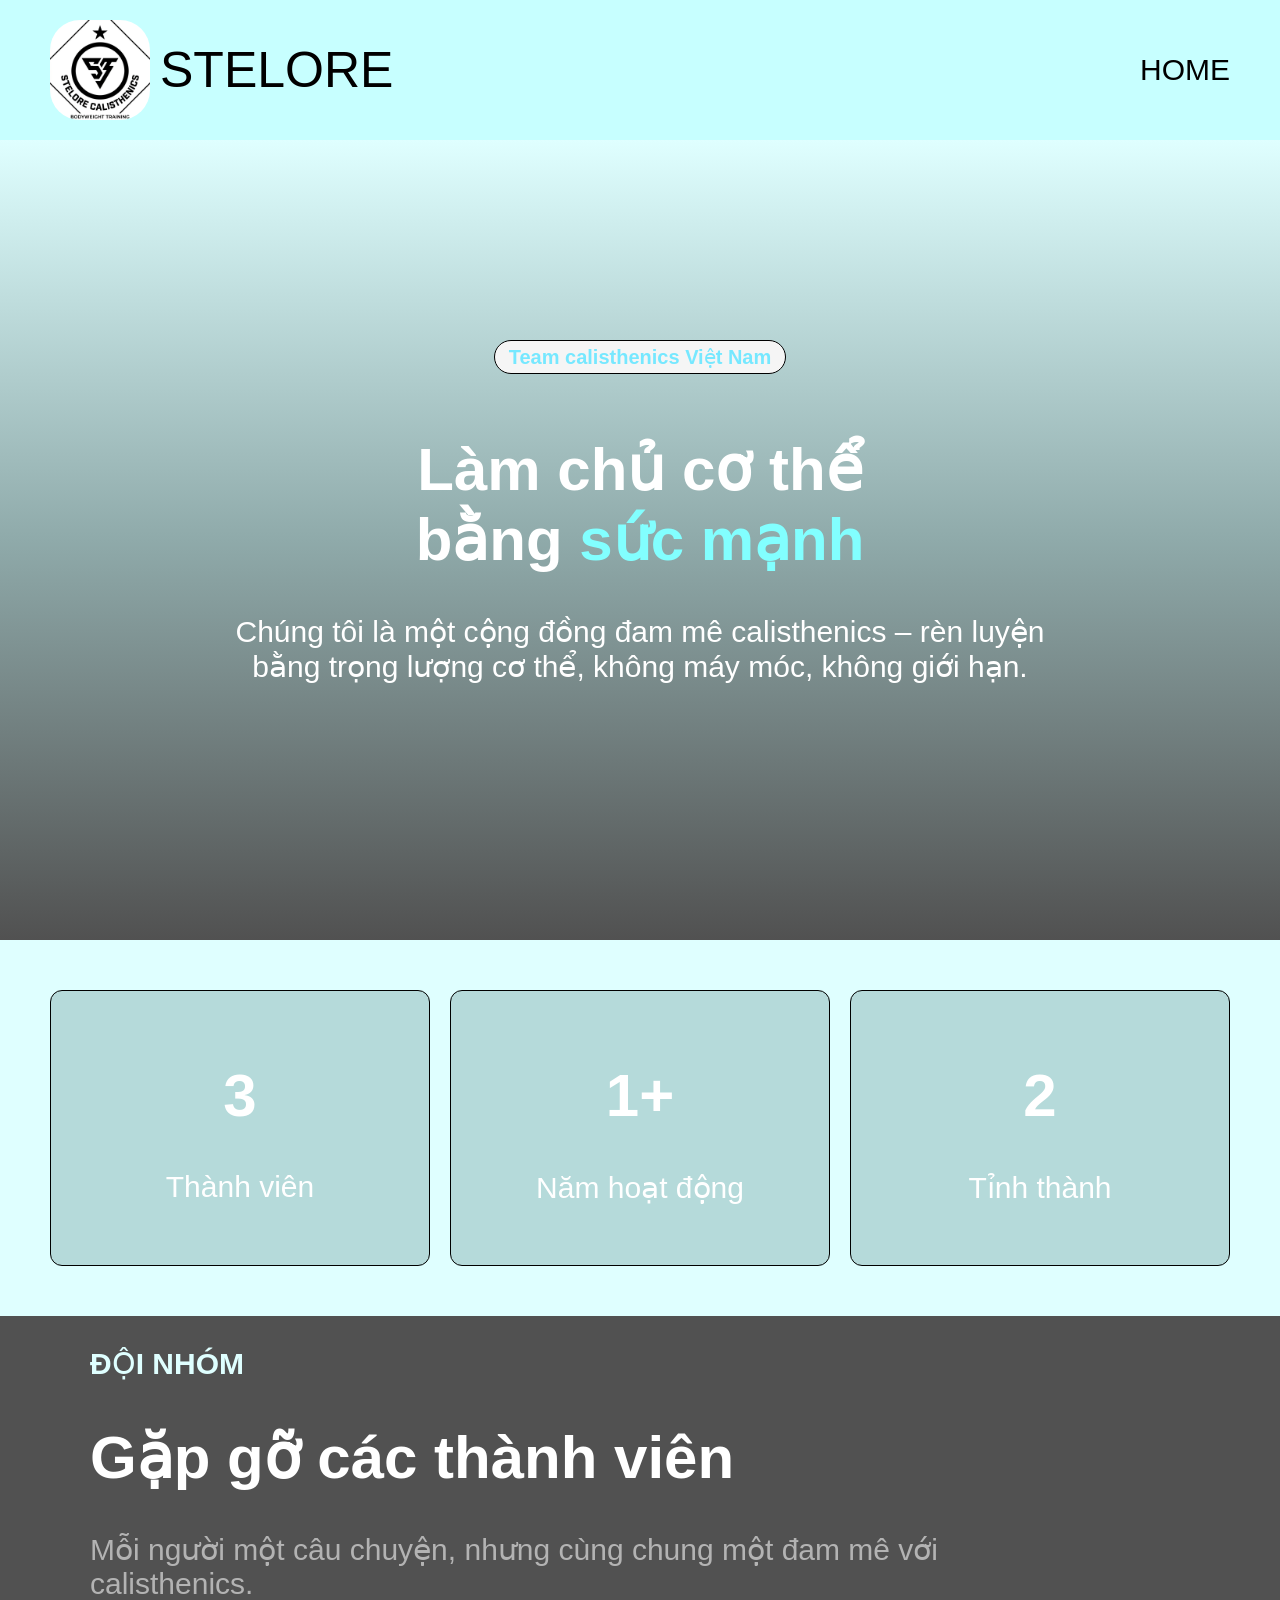
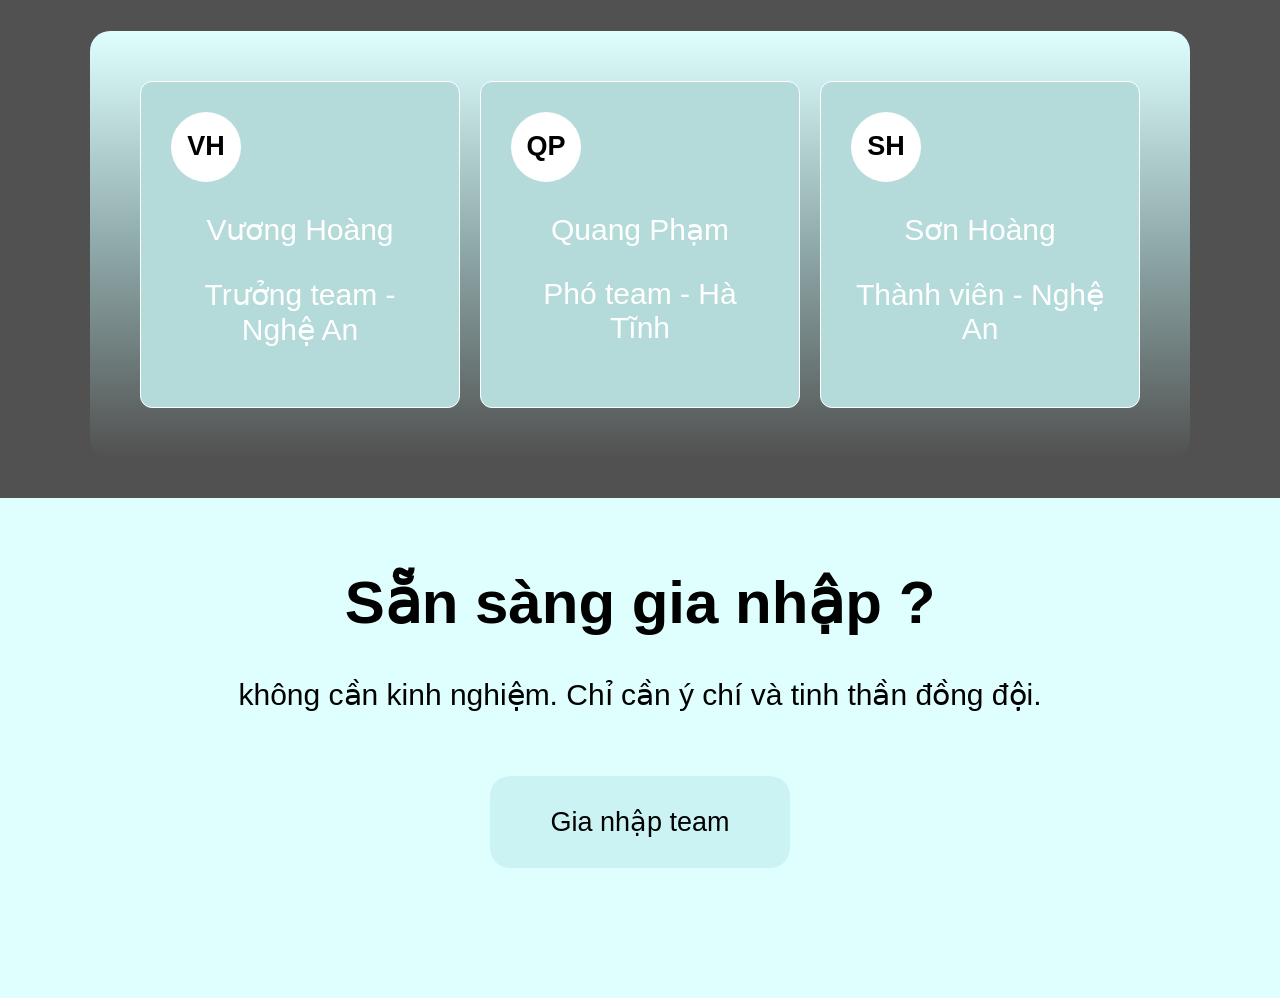
==== index.html @ 542248f6 "update all" ====
<!DOCTYPE html>
<html>
    <head>
        <title>stelore calis</title>
        <link rel="stylesheet" href="style.css">
    </head>
    <body style="background-color:#515151;color:white; font-family:Arial; font-size:30px; text-align:center">
        <nav>
            <div class="logo" style="display: flex; align-items: center;">
                <img src="logo stelore.png" style="width:100px; height: auto; border-radius: 30px;">
                <span style="margin-left: 10px;font-size: 50px; width:25px;color:black;">STELORE</span>
            </div>
            <ul>
                <li><a href="https://stelore-calisthenics.vercel.app/index.html">HOME</a></li>
            </ul>
        </nav> 
        <div id="title" class="about">
            <div class="tab" style="margin-top:200px; color: #76e8ff">Team calisthenics Việt Nam</div>
            <h1 style="color:white">Làm chủ cơ thể<br>bằng <span style="color:rgb(130, 255, 255)">sức mạnh</span></h1>
            <p style="color:white">Chúng tôi là một cộng đồng đam mê calisthenics – rèn luyện<br>bằng trọng lượng cơ thể, không máy móc, không giới hạn.</p>
        </div>
        <div class="dashboard">
            <div class="card">
                <h1 style="color:white">3</h1>
                <p>Thành viên</p>
            </div>
            <div class="card">
                <h1 style="color:white">1+</h1>
                <p>Năm hoạt động</p>
            </div>
            <div class="card">
                <h1 style="color:white">2</h1>
                <p>Tỉnh thành</p>
            </div>
        </div>
        <div>
            <div style="text-align: left;margin-left: 90px;margin-right:90px">
                <p style="color:#dfffff; font-weight:550">ĐỘI NHÓM</p>
                <h1>Gặp gỡ các thành viên</h1>
                <p style="color:#b3b3b3">Mỗi người một câu chuyện, nhưng cùng chung một đam mê với<br>calisthenics.</p>
                <div class="dashboard" style="background:linear-gradient(to bottom,#dfffff 0%,#8faaaa 50%,#515151 100% ); border-radius:20px">
                    <div class="card" style="border: 0.5px solid #ffffff; ">
                        <div class="avatar">VH</div>
                        <p>Vương Hoàng</p>
                        <p class="sub">Trưởng team - Nghệ An</p>
                    </div>
                    <div class="card" style="border: 0.5px solid #ffffff; ">
                        <div class="avatar">QP</div>
                        <p>Quang Phạm</p>
                        <p class="sub">Phó team - Hà Tĩnh</p>
                    </div>
                    <div class="card" style="border: 0.5px solid #ffffff; ">
                        <div class="avatar">SH</div>
                        <p>Sơn Hoàng</p>
                        <p class="sub">Thành viên - Nghệ An</p>
                    </div>
                </div>
            </div>
        </div>
        <div style="background-color:#dfffff;text-align:center;color:black; height:500px">
            <h1><br>Sẵn sàng gia nhập ?</h1>
            <p>không cần kinh nghiệm. Chỉ cần ý chí và tinh thần đồng đội.</p>
            <div><br></div>
            <button style="font-size:90%">Gia nhập team</button>
        </div>
        <script>
            document.getElementById("title").style.opacity = 0;
            setTimeout(() => {
                document.getElementById("title").style.transition = "1s";
                document.getElementById("title").style.opacity = 1;
            }, 500);
            document.addEventListener("DOMContentLoaded", () => {
                document.body.classList.add("loaded");
            });
            document.querySelectorAll("a").forEach(link => {
                link.addEventListener("click", function(e) {
                    if (this.href && this.target !== "_blank") {
                        e.preventDefault();
                        document.body.classList.remove("loaded");
                        setTimeout(() => {
                            window.location = this.href;
                        }, 300);
                    }
                });
            });
        </script>
    </body>
</html>
---- style.css ----
body {
  margin: 0;
  font-family: 'Segoe UI', sans-serif;
  background-color: white;
  color: black;
  opacity: 0;
  transition: opacity 0.4s ease;
}

.about {
  background: linear-gradient(to bottom,#dfffff 0%,#8faaaa 50%,#515151 100% );
  height:800px;
}

body.loaded {
  opacity: 1;
}

nav {
  display: flex;
  justify-content: space-between;
  align-items: center;
  padding: 20px 50px;
  background: #c7ffff;
  backdrop-filter: blur(10px);
}

nav ul {
  list-style: none;
  display: flex;
  gap: 25px;
}

nav a {
  font-size: 30px;
  color: black;
  text-decoration: none;
  transition: 0.3s;
}

nav a:hover {
  color: #7fffff;
  transform: scale(1.1);
  font-weight: 600;
}

.container {
  text-align: center;
  margin-top: 120px;
}

button {
  padding: 30px 60px;
  border: none;
  border-radius: 20px;
  background: #ccf3f3;
  color: black;
  cursor: pointer;
  transition: 0.3s;
}

button:hover {
  background: #bee2e2;
  transform: scale(1.25);
}

.dashboard {
  display: grid;
  grid-template-columns: repeat(auto-fit, minmax(200px, 1fr));
  gap: 20px;
  padding: 50px;
  background-color:#dfffff;
}

.card {
  align-items:center;
  background-color: #b5dada;
  padding: 30px;
  border-radius: 12px;
  text-align: center;
  transition: 0.3s;
  border: 0.5px solid #000000;
}

.card:hover {
  transform: translateY(-8px);
  background: rgba(255,255,255,0.2);
}

nav button {
  background: transparent;
  border: none;
  color: white;
  font-weight: bold;
  cursor: pointer;
  transition: 0.3s;
}

nav button:hover {
  color: #00f2ff;
  transform: scale(1.05);
}

.tab {
  display: inline-block;
  font-size: 20px;
  font-weight: 550;
  background: #f5f5f5;
  padding: 4px 14px;
  border-radius: 1000px;
  margin-bottom: 20px;
  border: 0.5px solid #000000;
}

.avatar {
  width:70px;
  height:70px;
  border-radius:50%;
  display:flex;
  align-items:center;
  justify-content:center;
  font-size:90%;
  font-weight:550;
  flex-shrink:0;
  background-color:#ffffffff;
  color:#000000;
}

.sub {
  color:white;
  font-size:30px;
}
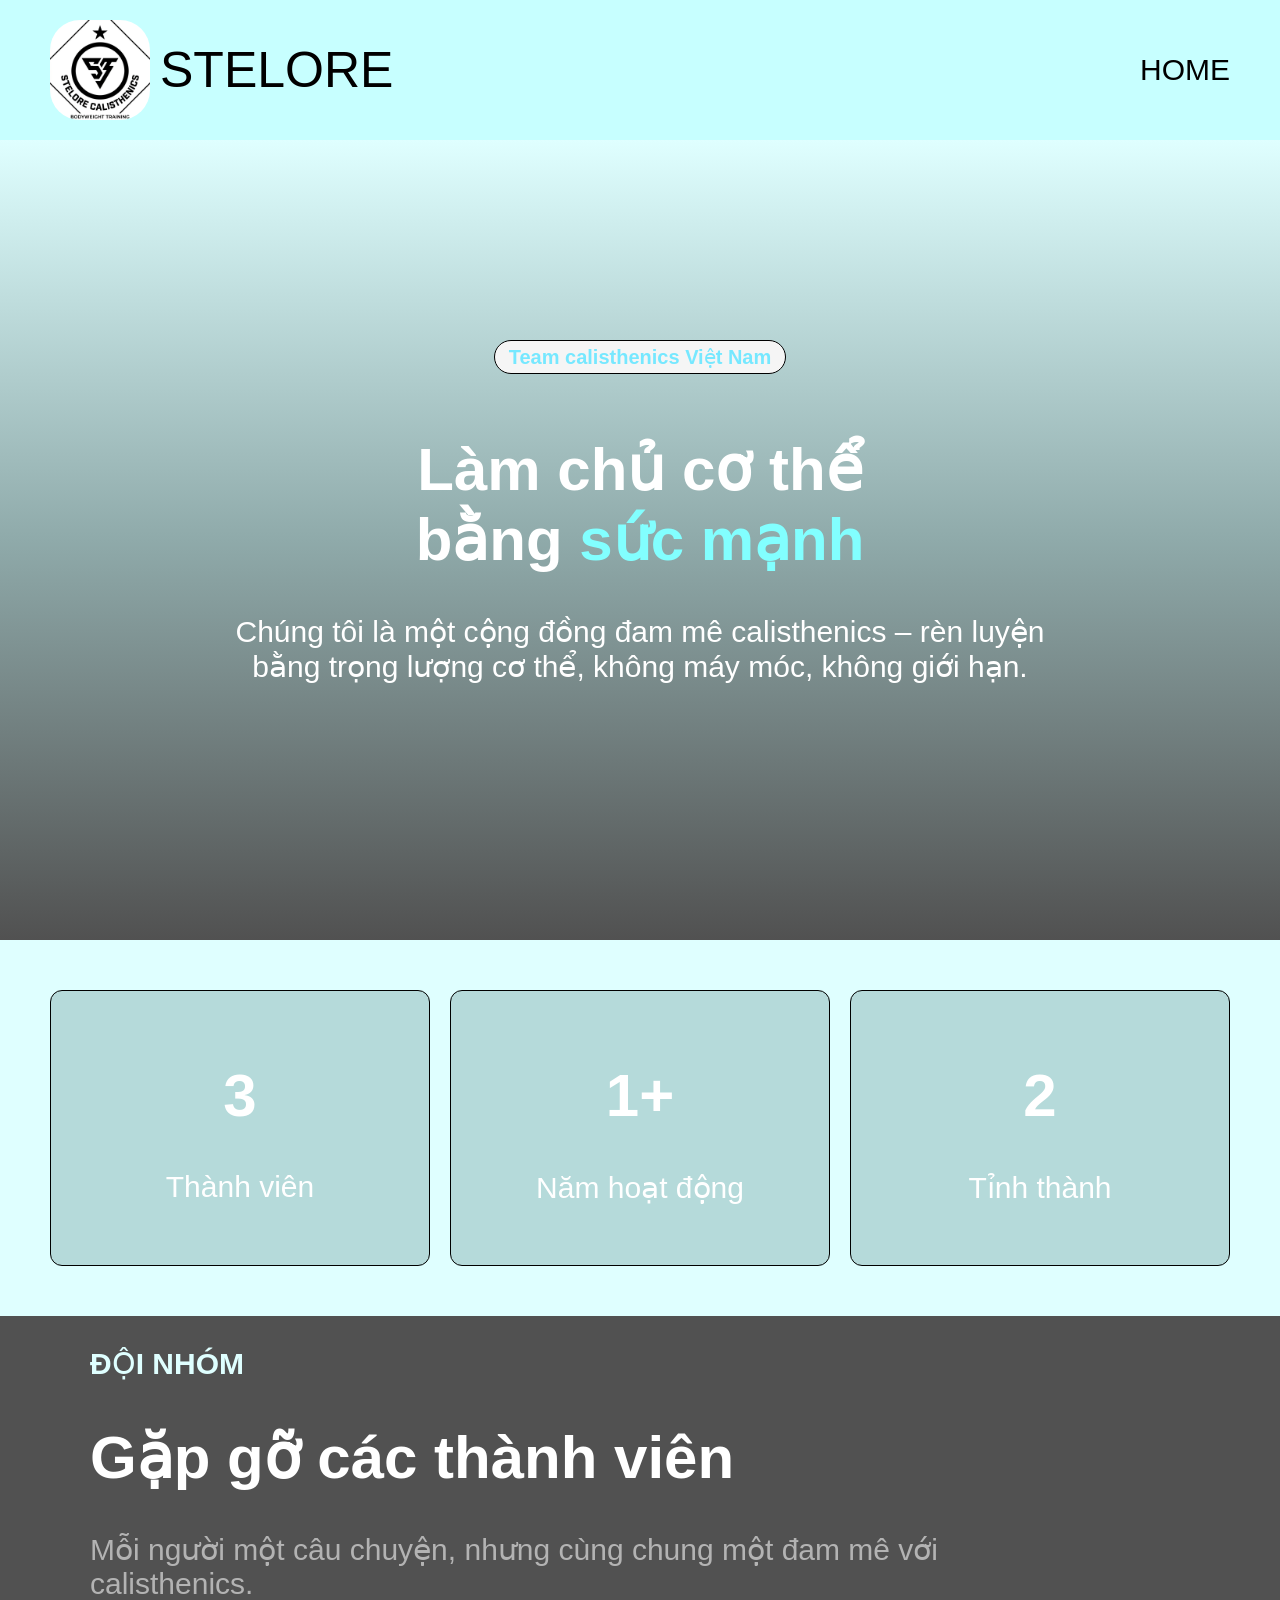
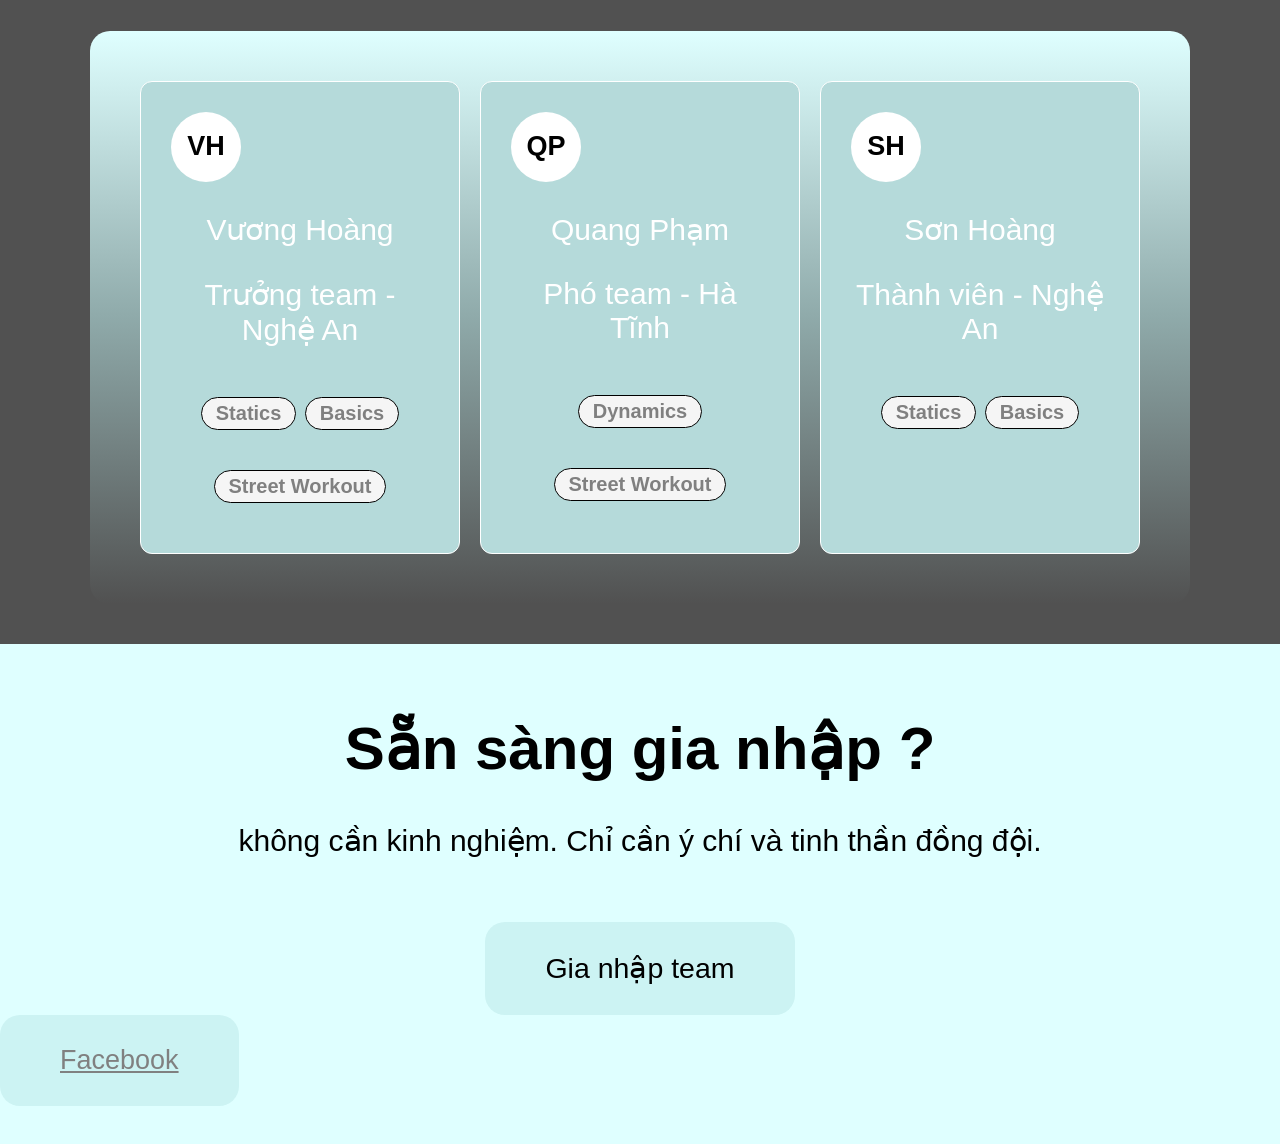
==== commit 59e9f077: "update all" ====
--- a/index.html
+++ b/index.html
@@ -43,16 +43,23 @@
                         <div class="avatar">VH</div>
                         <p>Vương Hoàng</p>
                         <p class="sub">Trưởng team - Nghệ An</p>
+                        <p class="tab" style="color:grey">Statics</p>
+                        <p class="tab" style="color:grey">Basics</p>
+                        <p class="tab" style="color:grey">Street Workout</p>
                     </div>
                     <div class="card" style="border: 0.5px solid #ffffff; ">
                         <div class="avatar">QP</div>
                         <p>Quang Phạm</p>
                         <p class="sub">Phó team - Hà Tĩnh</p>
+                        <p class="tab" style="color:grey">Dynamics</p>
+                        <p class="tab" style="color:grey">Street Workout</p>
                     </div>
                     <div class="card" style="border: 0.5px solid #ffffff; ">
                         <div class="avatar">SH</div>
                         <p>Sơn Hoàng</p>
                         <p class="sub">Thành viên - Nghệ An</p>
+                        <p class="tab" style="color:grey">Statics</p>
+                        <p class="tab" style="color:grey">Basics</p>
                     </div>
                 </div>
             </div>
@@ -61,7 +68,11 @@
             <h1><br>Sẵn sàng gia nhập ?</h1>
             <p>không cần kinh nghiệm. Chỉ cần ý chí và tinh thần đồng đội.</p>
             <div><br></div>
-            <button style="font-size:90%">Gia nhập team</button>
+            <button style="font-size: 95%">Gia nhập team</button>
+            <br>
+            <div style="text-align:left">
+                <button style="font-size:90%;"><a href="https://www.facebook.com/profile.php?id=61574291131796" style="color:grey; ">Facebook</a></button>
+            </div>
         </div>
         <script>
             document.getElementById("title").style.opacity = 0;
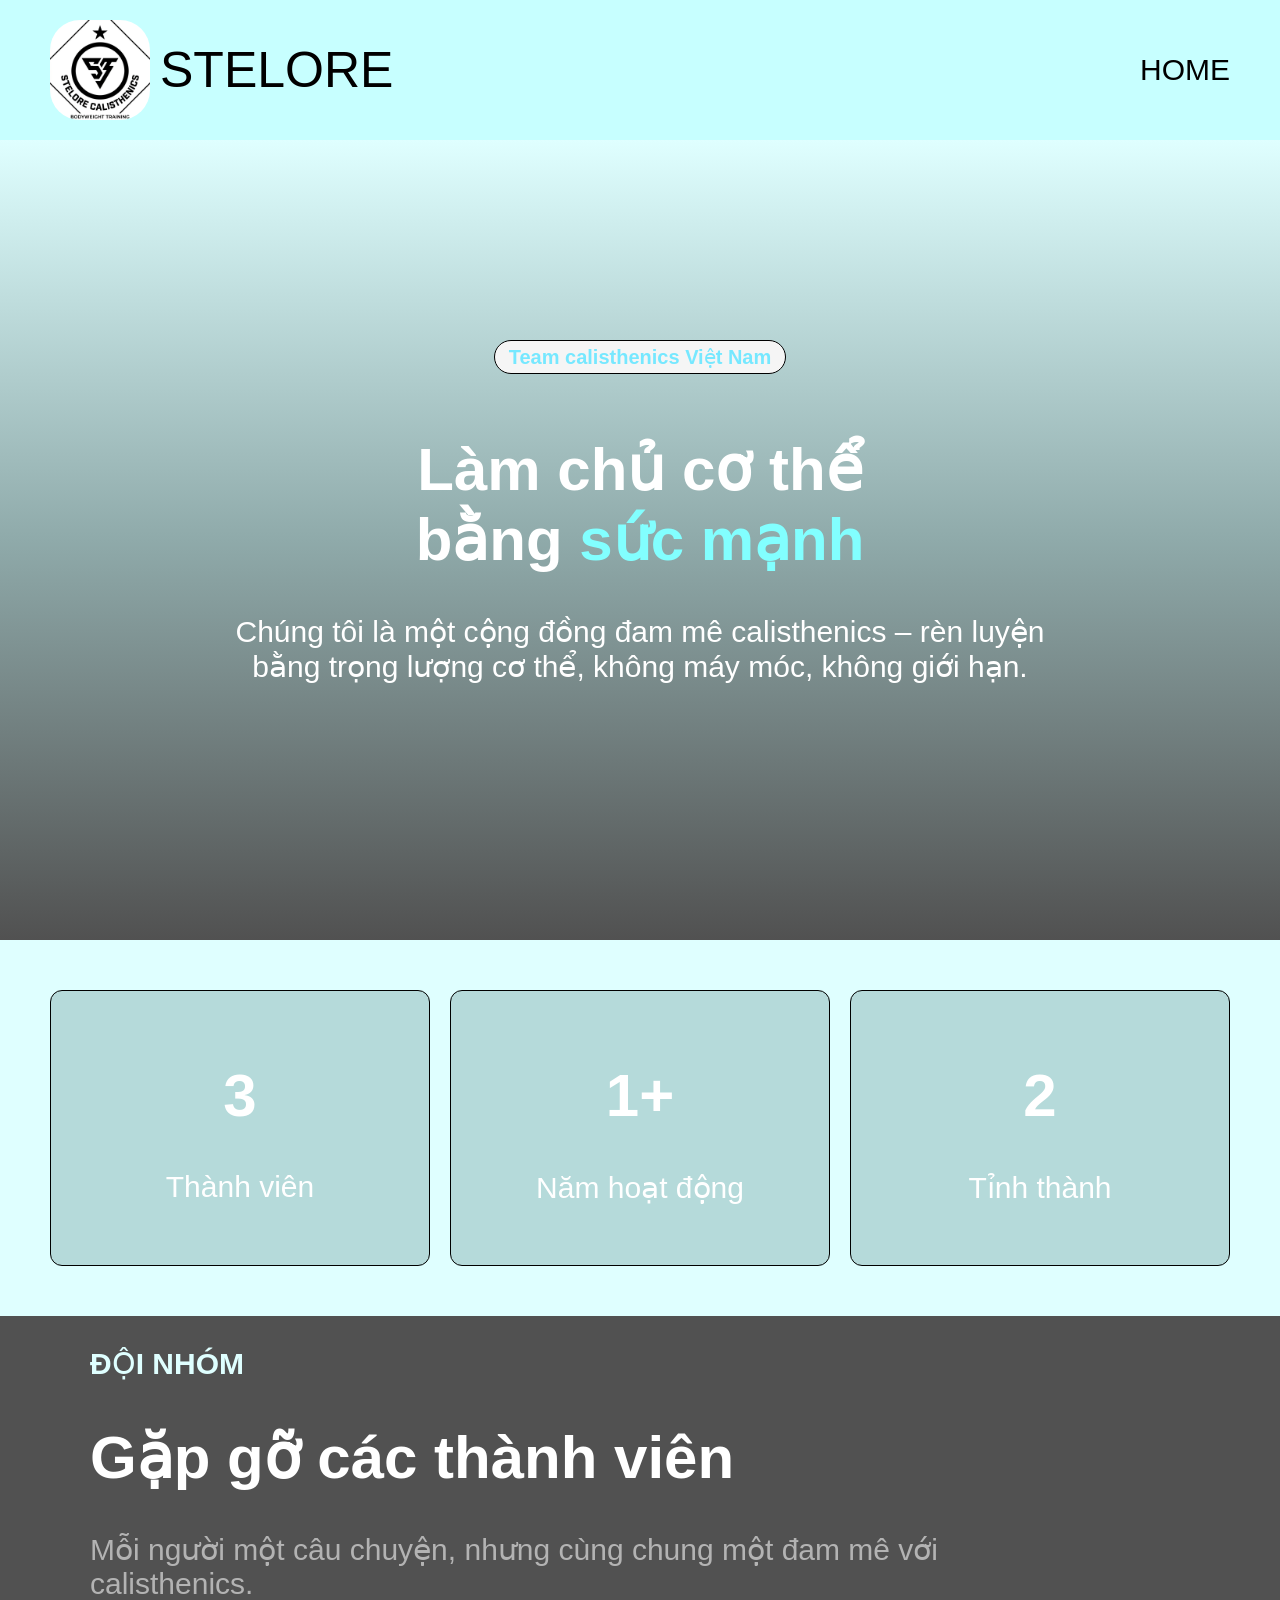
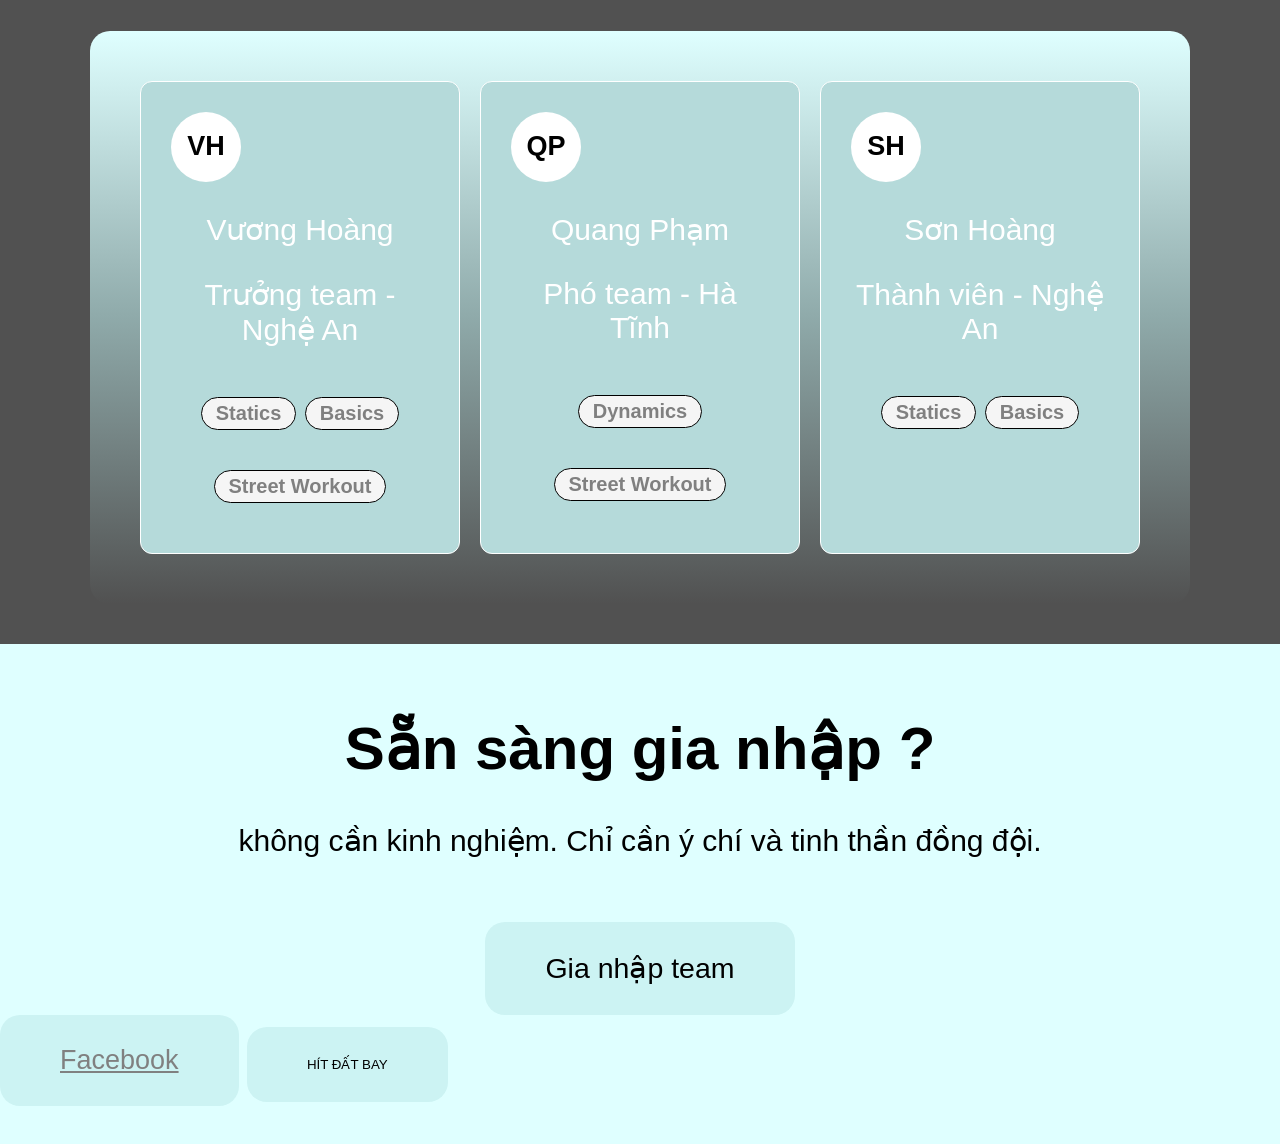
==== commit 19169219: "update all" ====
--- a/index.html
+++ b/index.html
@@ -72,9 +72,13 @@
             <br>
             <div style="text-align:left">
                 <button style="font-size:90%;"><a href="https://www.facebook.com/profile.php?id=61574291131796" style="color:grey; ">Facebook</a></button>
+                <button onclick="ch()">HÍT ĐẤT BAY</button>
             </div>
         </div>
         <script>
+            function ch() {
+                window.location.href = "qng.html";
+            }
             document.getElementById("title").style.opacity = 0;
             setTimeout(() => {
                 document.getElementById("title").style.transition = "1s";
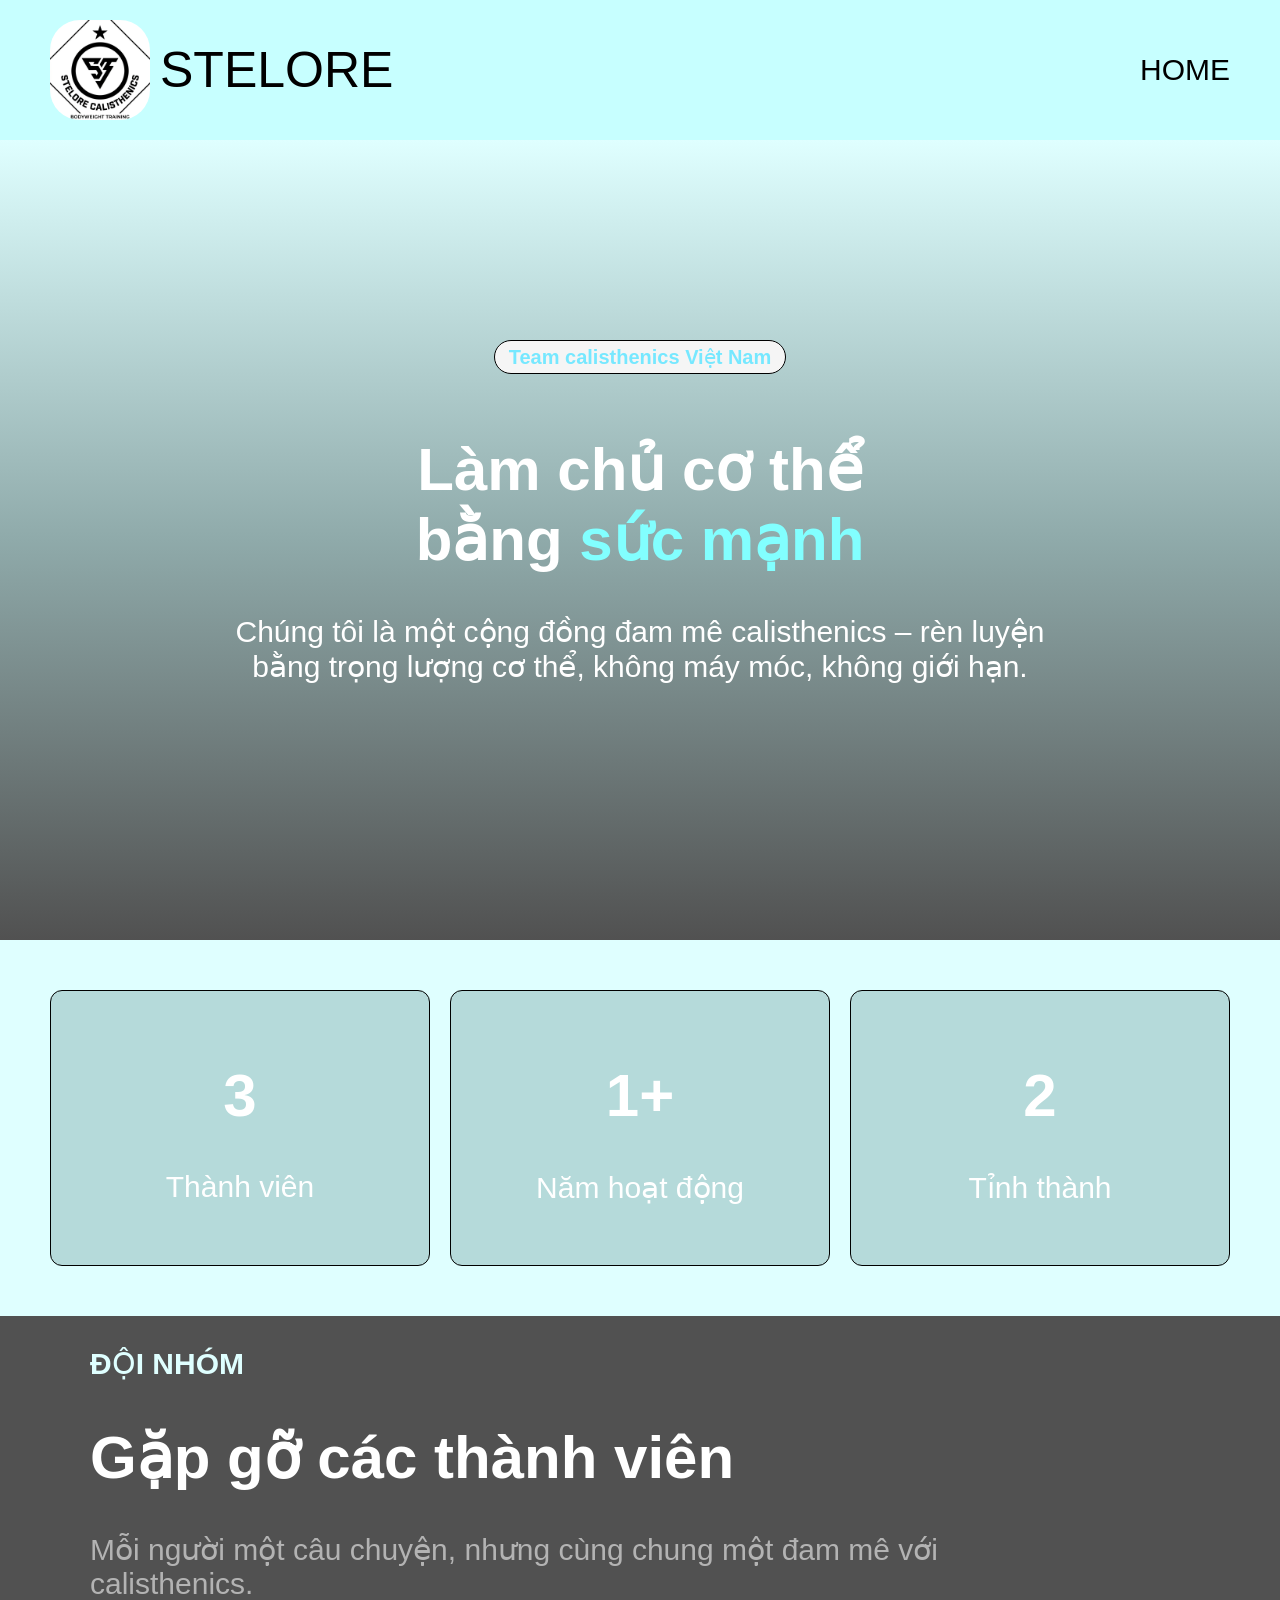
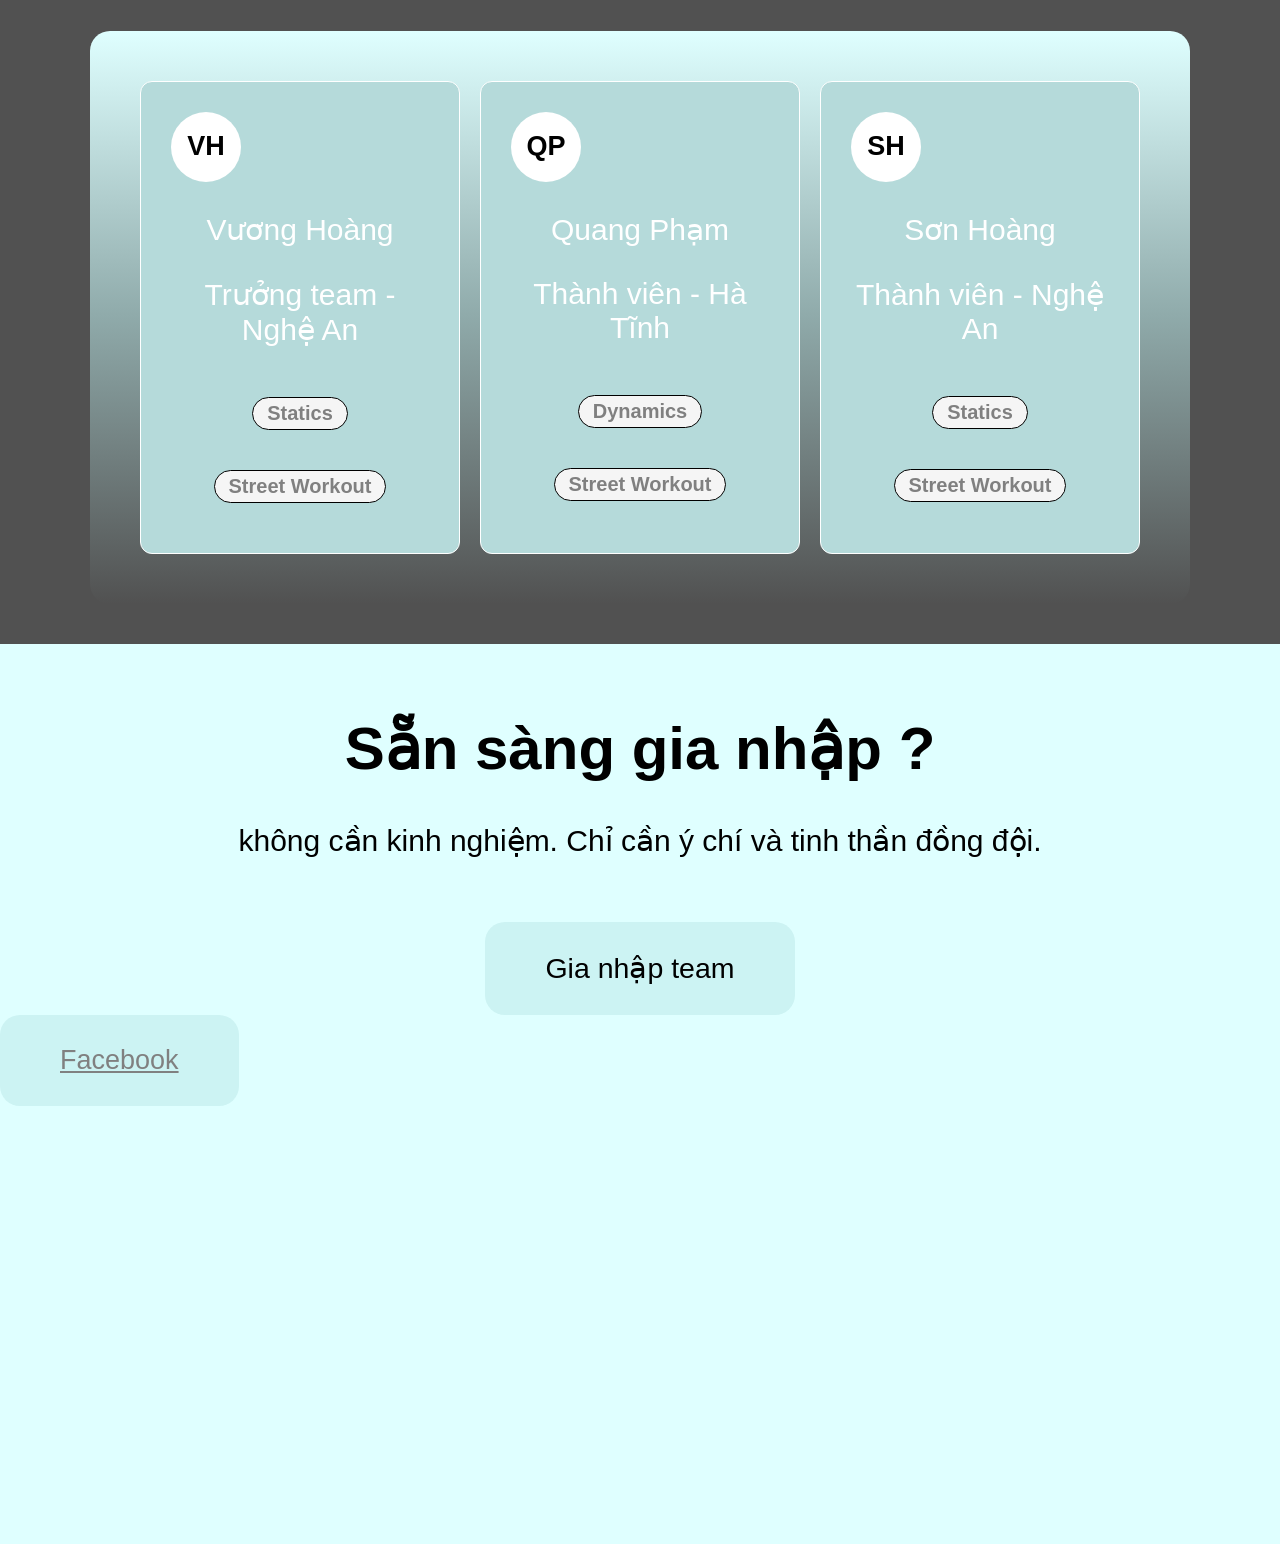
==== commit b1e9b71a: "update all" ====
--- a/index.html
+++ b/index.html
@@ -44,13 +44,12 @@
                         <p>Vương Hoàng</p>
                         <p class="sub">Trưởng team - Nghệ An</p>
                         <p class="tab" style="color:grey">Statics</p>
-                        <p class="tab" style="color:grey">Basics</p>
                         <p class="tab" style="color:grey">Street Workout</p>
                     </div>
                     <div class="card" style="border: 0.5px solid #ffffff; ">
                         <div class="avatar">QP</div>
                         <p>Quang Phạm</p>
-                        <p class="sub">Phó team - Hà Tĩnh</p>
+                        <p class="sub">Thành viên - Hà Tĩnh</p>
                         <p class="tab" style="color:grey">Dynamics</p>
                         <p class="tab" style="color:grey">Street Workout</p>
                     </div>
@@ -59,25 +58,33 @@
                         <p>Sơn Hoàng</p>
                         <p class="sub">Thành viên - Nghệ An</p>
                         <p class="tab" style="color:grey">Statics</p>
-                        <p class="tab" style="color:grey">Basics</p>
+                        <p class="tab" style="color:grey">Street Workout</p>
                     </div>
                 </div>
             </div>
         </div>
-        <div style="background-color:#dfffff;text-align:center;color:black; height:500px">
+        <div style="background-color:#dfffff;text-align:center;color:black; height:900px">
             <h1><br>Sẵn sàng gia nhập ?</h1>
             <p>không cần kinh nghiệm. Chỉ cần ý chí và tinh thần đồng đội.</p>
             <div><br></div>
-            <button style="font-size: 95%">Gia nhập team</button>
+            <button style="font-size: 95%" onclick="joinText()">Gia nhập team</button>
+            <div id="text" style="display:none; color:grey; border:0.5px solid grey; border-radius:30px; ">
+                <h1>liên hệ với trưởng team để có thể gia nhập:<br></h1>
+                <button><a href="https://www.facebook.com/hoanggvuong765567" style="color:black; font-weight:550;font-size:50px">Nhấn vào đây</a></button>
+            </div>
             <br>
             <div style="text-align:left">
                 <button style="font-size:90%;"><a href="https://www.facebook.com/profile.php?id=61574291131796" style="color:grey; ">Facebook</a></button>
-                <button onclick="ch()">HÍT ĐẤT BAY</button>
             </div>
         </div>
         <script>
-            function ch() {
-                window.location.href = "qng.html";
+            function joinText() {
+                var text = document.getElementById("text");
+                if (text.style.display === "none") {
+                    text.style.display = "block";
+                } else {
+                    text.style.display = "none";
+                }
             }
             document.getElementById("title").style.opacity = 0;
             setTimeout(() => {
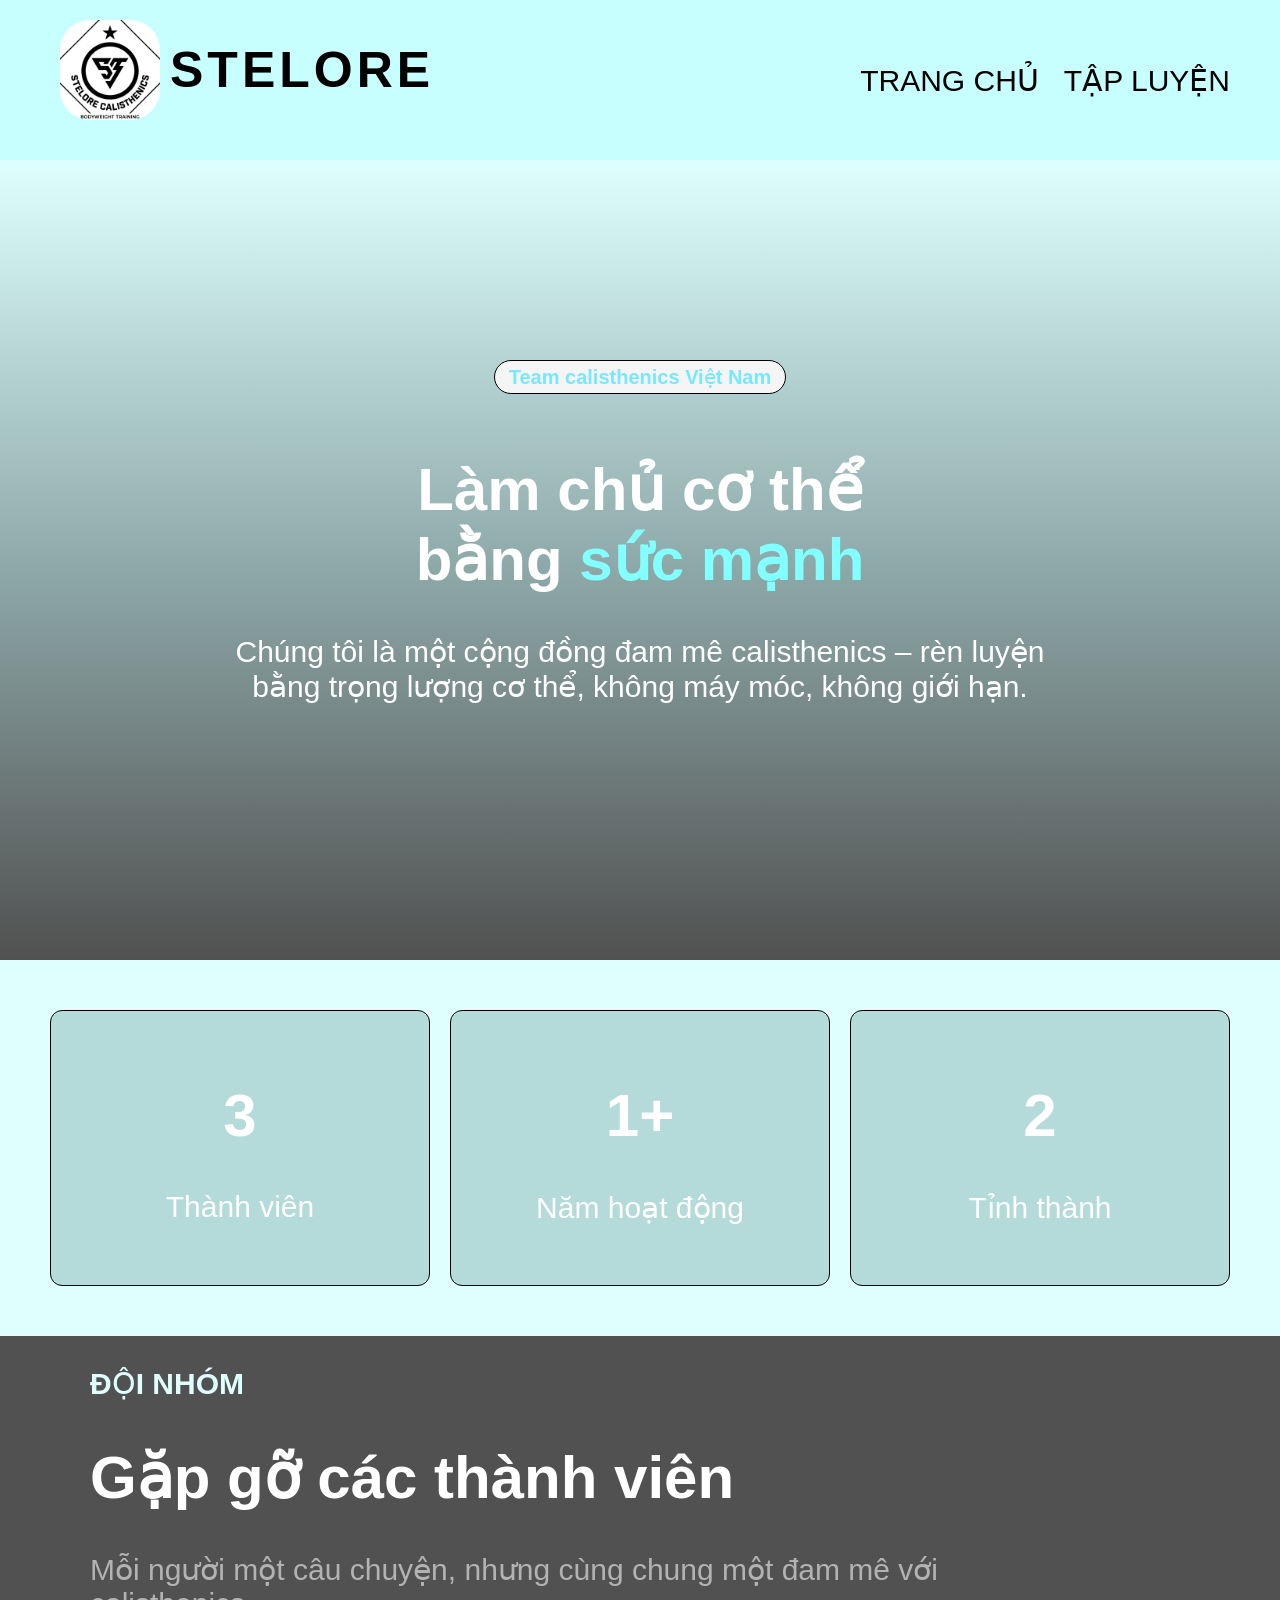
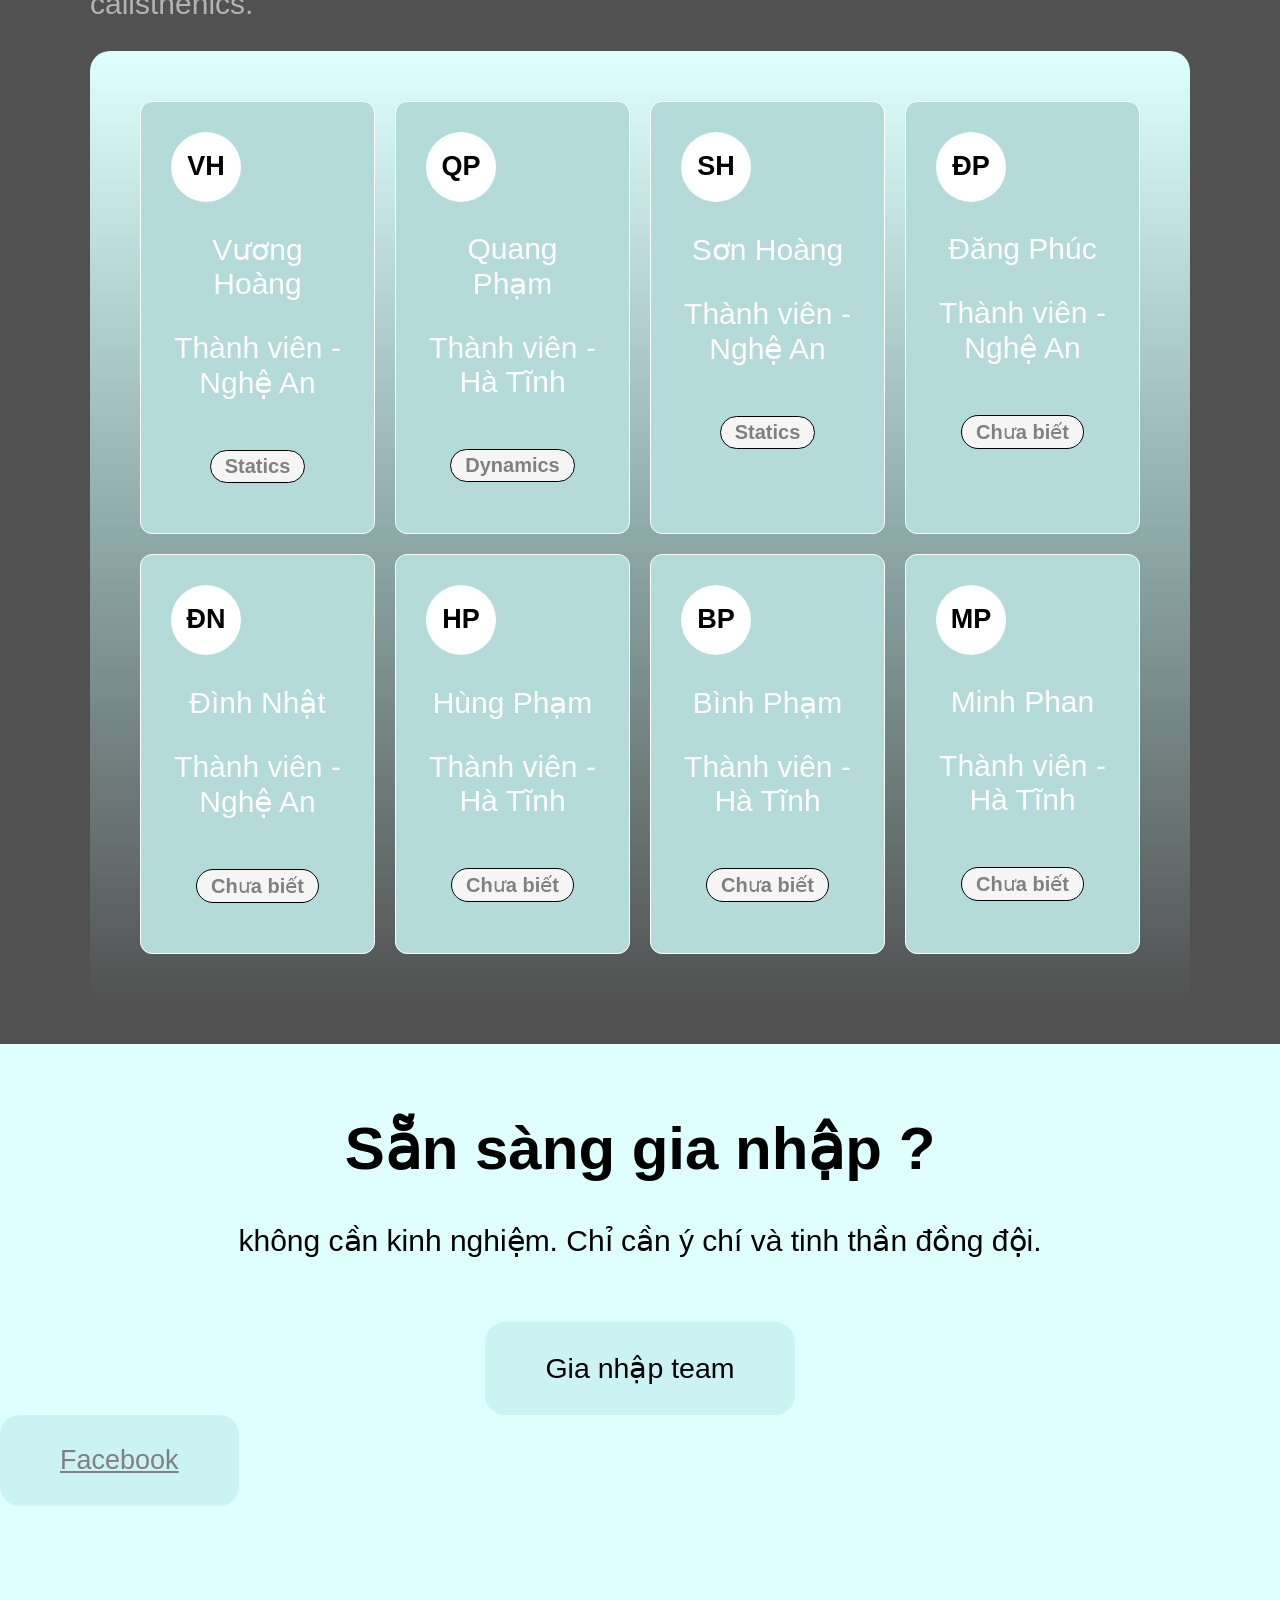
==== commit 0837b2fb: "update all" ====
--- a/index.html
+++ b/index.html
@@ -9,9 +9,10 @@
             <div class="logo" style="display: flex; align-items: center;">
                 <img src="logo stelore.png" style="width:100px; height: auto; border-radius: 30px;">
                 <span style="margin-left: 10px;font-size: 50px; width:25px;color:black;">STELORE</span>
-            </div>
+             </div>
             <ul>
-                <li><a href="https://stelore-calisthenics.vercel.app/index.html">HOME</a></li>
+                <li><a href="index.html">TRANG CHỦ</a></li>
+                <li><a href="practice.html">TẬP LUYỆN</a></li>
             </ul>
         </nav> 
         <div id="title" class="about">
@@ -42,23 +43,50 @@
                     <div class="card" style="border: 0.5px solid #ffffff; ">
                         <div class="avatar">VH</div>
                         <p>Vương Hoàng</p>
-                        <p class="sub">Trưởng team - Nghệ An</p>
+                        <p class="sub">Thành viên - Nghệ An</p>
                         <p class="tab" style="color:grey">Statics</p>
-                        <p class="tab" style="color:grey">Street Workout</p>
                     </div>
                     <div class="card" style="border: 0.5px solid #ffffff; ">
                         <div class="avatar">QP</div>
                         <p>Quang Phạm</p>
                         <p class="sub">Thành viên - Hà Tĩnh</p>
                         <p class="tab" style="color:grey">Dynamics</p>
-                        <p class="tab" style="color:grey">Street Workout</p>
                     </div>
                     <div class="card" style="border: 0.5px solid #ffffff; ">
                         <div class="avatar">SH</div>
                         <p>Sơn Hoàng</p>
                         <p class="sub">Thành viên - Nghệ An</p>
                         <p class="tab" style="color:grey">Statics</p>
-                        <p class="tab" style="color:grey">Street Workout</p>
+                    </div>
+                    <div class="card" style="border: 0.5px solid #ffffff; ">
+                        <div class="avatar">ĐP</div>
+                        <p>Đăng Phúc</p>
+                        <p class="sub">Thành viên - Nghệ An</p>
+                        <p class="tab" style="color:grey">Chưa biết</p>
+                    </div>
+                    <div class="card" style="border: 0.5px solid #ffffff; ">
+                        <div class="avatar">ĐN</div>
+                        <p>Đình Nhật</p>
+                        <p class="sub">Thành viên - Nghệ An</p>
+                        <p class="tab" style="color:grey">Chưa biết</p>
+                    </div>
+                    <div class="card" style="border: 0.5px solid #ffffff; ">
+                        <div class="avatar">HP</div>
+                        <p>Hùng Phạm</p>
+                        <p class="sub">Thành viên - Hà Tĩnh</p>
+                        <p class="tab" style="color:grey">Chưa biết</p>
+                    </div>
+                    <div class="card" style="border: 0.5px solid #ffffff; ">
+                        <div class="avatar">BP</div>
+                        <p>Bình Phạm</p>
+                        <p class="sub">Thành viên - Hà Tĩnh</p>
+                        <p class="tab" style="color:grey">Chưa biết</p>
+                    </div>
+                    <div class="card" style="border: 0.5px solid #ffffff; ">
+                        <div class="avatar">MP</div>
+                        <p>Minh Phan</p>
+                        <p class="sub">Thành viên - Hà Tĩnh</p>
+                        <p class="tab" style="color:grey">Chưa biết</p>
                     </div>
                 </div>
             </div>
--- a/style.css
+++ b/style.css
@@ -1,7 +1,7 @@
 body {
   margin: 0;
   font-family: 'Segoe UI', sans-serif;
-  background-color: white;
+  background-color: grey;
   color: black;
   opacity: 0;
   transition: opacity 0.4s ease;
@@ -10,6 +10,11 @@
 .about {
   background: linear-gradient(to bottom,#dfffff 0%,#8faaaa 50%,#515151 100% );
   height:800px;
+}
+
+.task {
+  background-color: #515151;
+  height: 800px;
 }
 
 body.loaded {
@@ -42,6 +47,15 @@
   color: #7fffff;
   transform: scale(1.1);
   font-weight: 600;
+}
+
+.logo {
+  margin-left: 10px;
+  color:black;
+  font-size: 50px;
+  font-weight: 900;
+  letter-spacing: 4px;
+  margin-bottom: 20px;
 }
 
 .container {
@@ -129,4 +143,127 @@
 .sub {
   color:white;
   font-size:30px;
-}+}
+
+/*làm rỗng bên trong chữ*/
+.hollow-text {
+    color: transparent;
+    
+    -webkit-text-stroke-width: 1px; /* Độ dày của viền */
+    -webkit-text-stroke-color: white; /* Màu của viền */
+}
+
+:root {
+    --bg: #121212;
+    --card: #1c1c1c;
+    --border: #333;
+    --accent: #2d5a4c;
+    --text: #ffffff;
+    --text-dim: #d1d1d1;
+}
+
+.search-box {
+    width: 100%;
+    max-width: 600px;
+}
+
+#searchInput {
+    width: 100%;
+    padding: 22px 40px;
+    background: #252525;
+    border: 1px solid var(--border);
+    border-radius: 15px;
+    color: white;
+    font-size: 16px;
+    outline: none;
+}
+
+#searchInput:focus {
+    border-color: var(--accent);
+}
+
+/* Bố cục Grid */
+.search-container {
+    max-width: 1000px;
+    margin: 0 auto;
+    padding: 20px;
+}
+
+.stats {
+    margin-bottom: 20px;
+    color: var(--text-dim);
+    font-size: 14px;
+}
+
+.grid {
+    display: grid;
+    grid-template-columns: repeat(auto-fit, minmax(280px, 1fr));
+    gap: 20px;
+}
+
+/* Card bài tập */
+.card2 {
+    background: var(--card);
+    border: 1px solid var(--border);
+    border-radius: 16px;
+    padding: 25px;
+    position: relative;
+    transition: 0.3s ease;
+}
+
+.card2:hover {
+    transform: translateY(-5px);
+    border-color: #555;
+}
+
+.part-tag {
+    font-size: 12px;
+    color: var(--text-dim);
+    text-transform: uppercase;
+    letter-spacing: 1px;
+}
+
+h3 {
+    margin: 10px 0;
+    font-size: 22px;
+    color: #ffffff
+}
+
+.level {
+    display: inline-block;
+    padding: 4px 12px;
+    border-radius: 6px;
+    font-size: 11px;
+    font-weight: bold;
+    margin-bottom: 15px;
+}
+
+/* Màu cho các cấp độ */
+.easy { background: #2d5a4c; color: #a5ffd6; }
+.medium { background: #5a5a2d; color: #ffffa5; }
+.hard { background: #5a2d2d; color: #ffa5a5; }
+
+.muscles {
+    display: flex;
+    gap: 8px;
+    flex-wrap: wrap;
+    color: #ffffff;
+}
+
+.muscles span {
+    font-size: 12px;
+    background: #252525;
+    padding: 3px 8px;
+    border-radius: 4px;
+    color: var(--text-dim);
+    border: 1px solid #333;
+}
+
+.neon-line {
+    border: none;
+    height: 4px;
+    background-color: #d4ff00;
+    margin: 40px 0;
+    opacity: 1;
+}
+
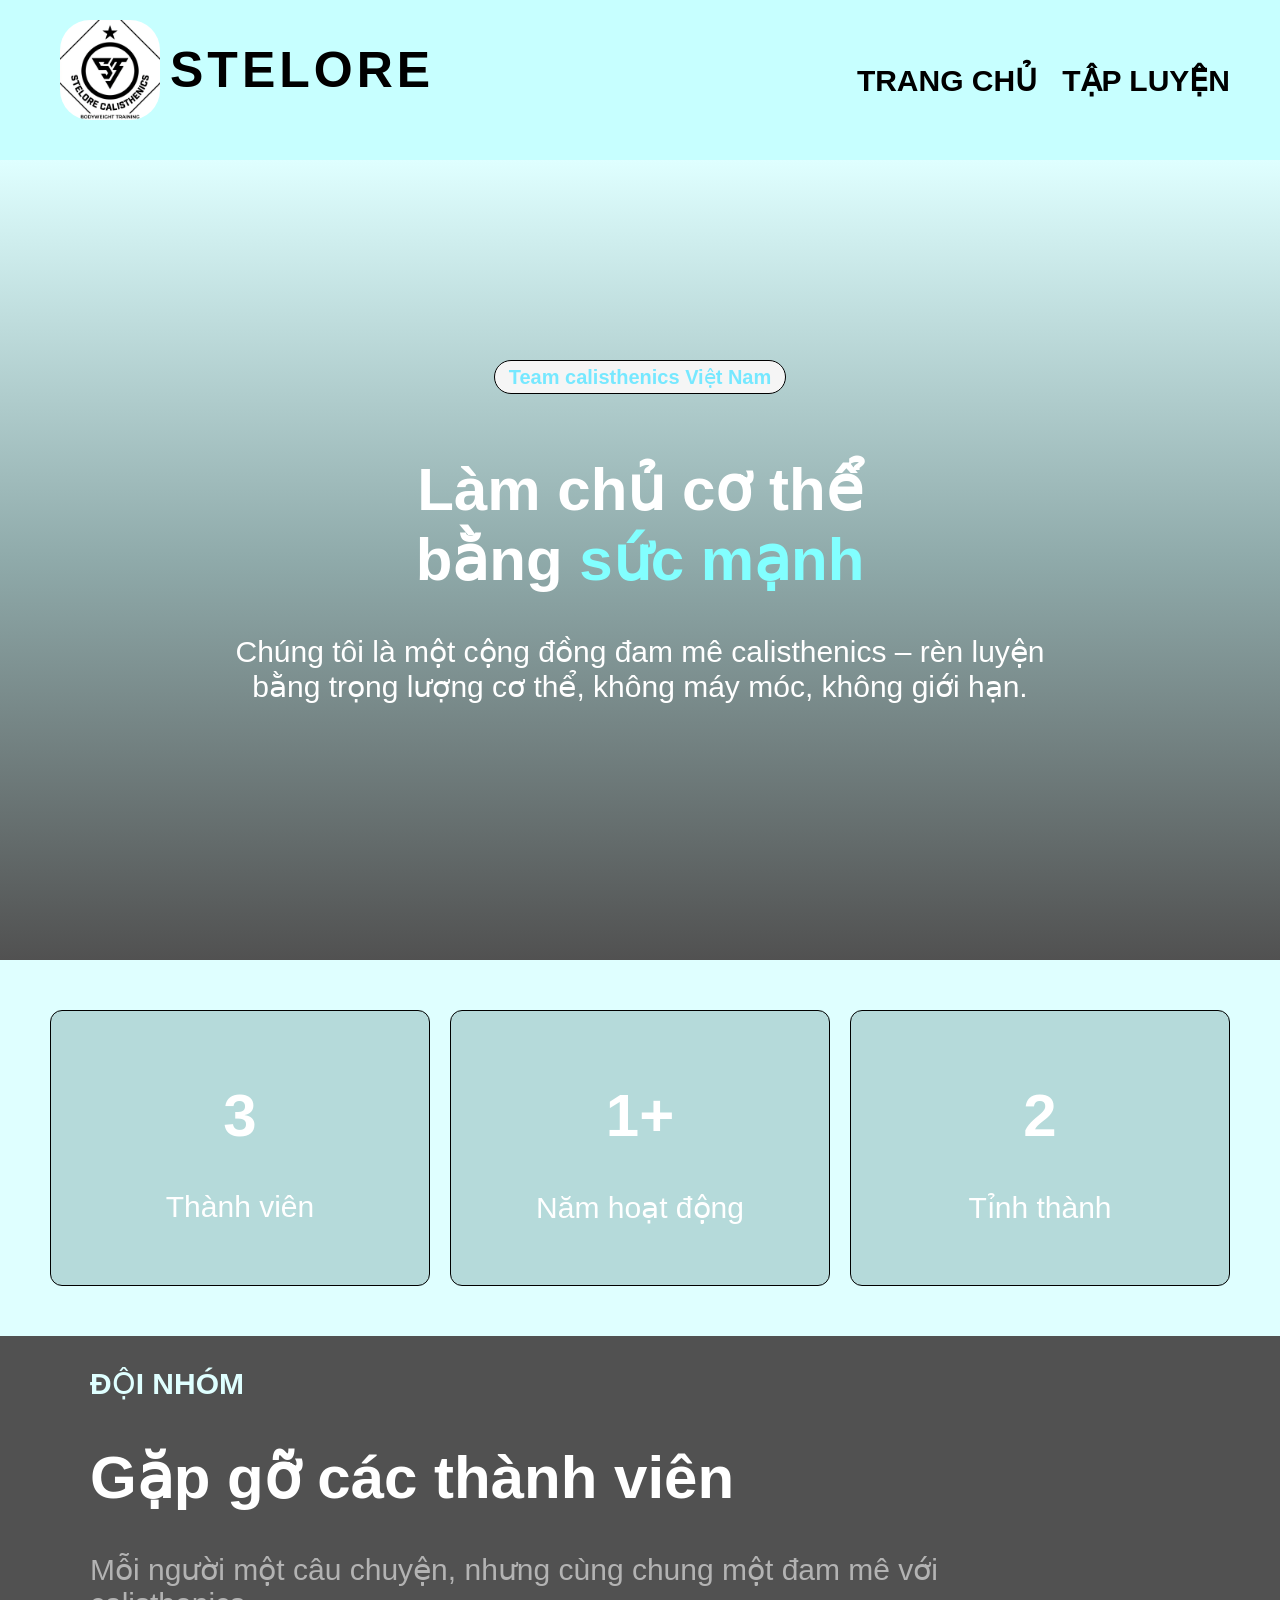
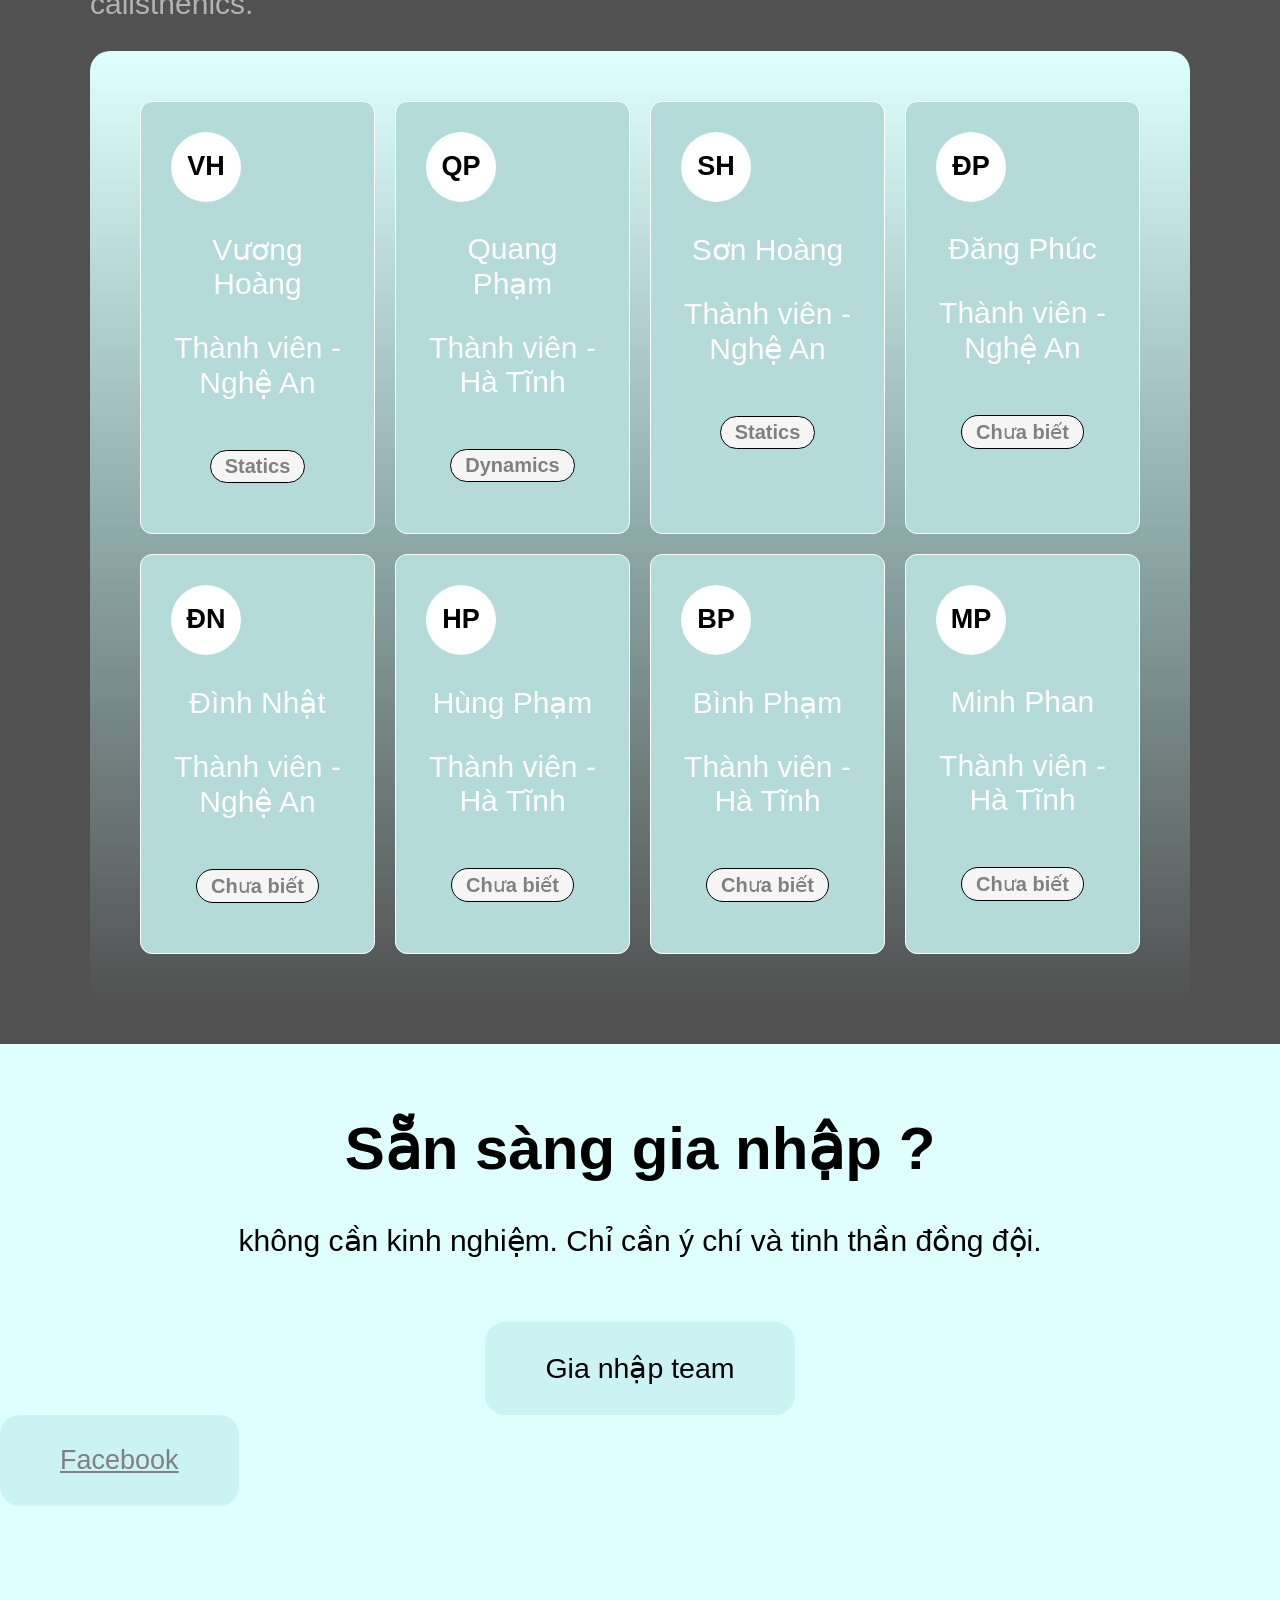
==== commit 458286b4: "update all" ====
--- a/index.html
+++ b/index.html
@@ -10,7 +10,7 @@
                 <img src="logo stelore.png" style="width:100px; height: auto; border-radius: 30px;">
                 <span style="margin-left: 10px;font-size: 50px; width:25px;color:black;">STELORE</span>
              </div>
-            <ul>
+            <ul style="font-weight:600">
                 <li><a href="index.html">TRANG CHỦ</a></li>
                 <li><a href="practice.html">TẬP LUYỆN</a></li>
             </ul>
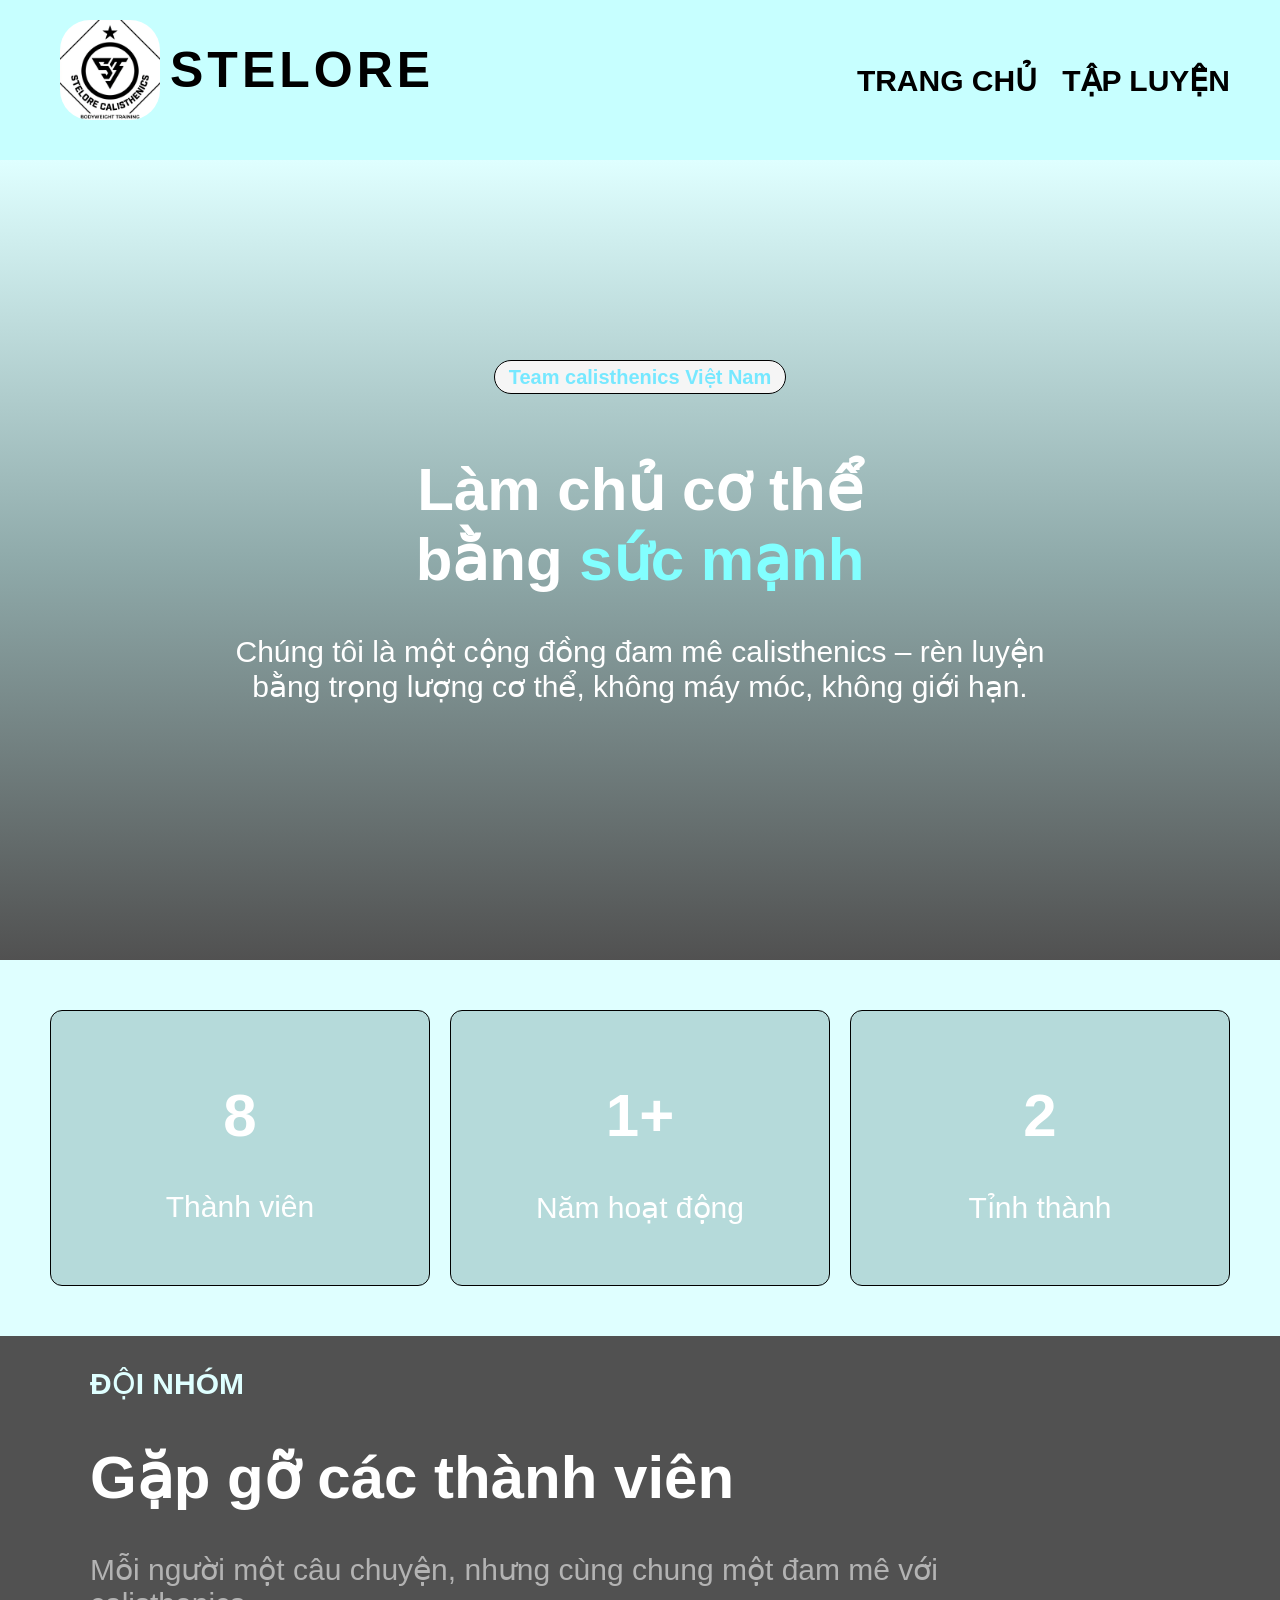
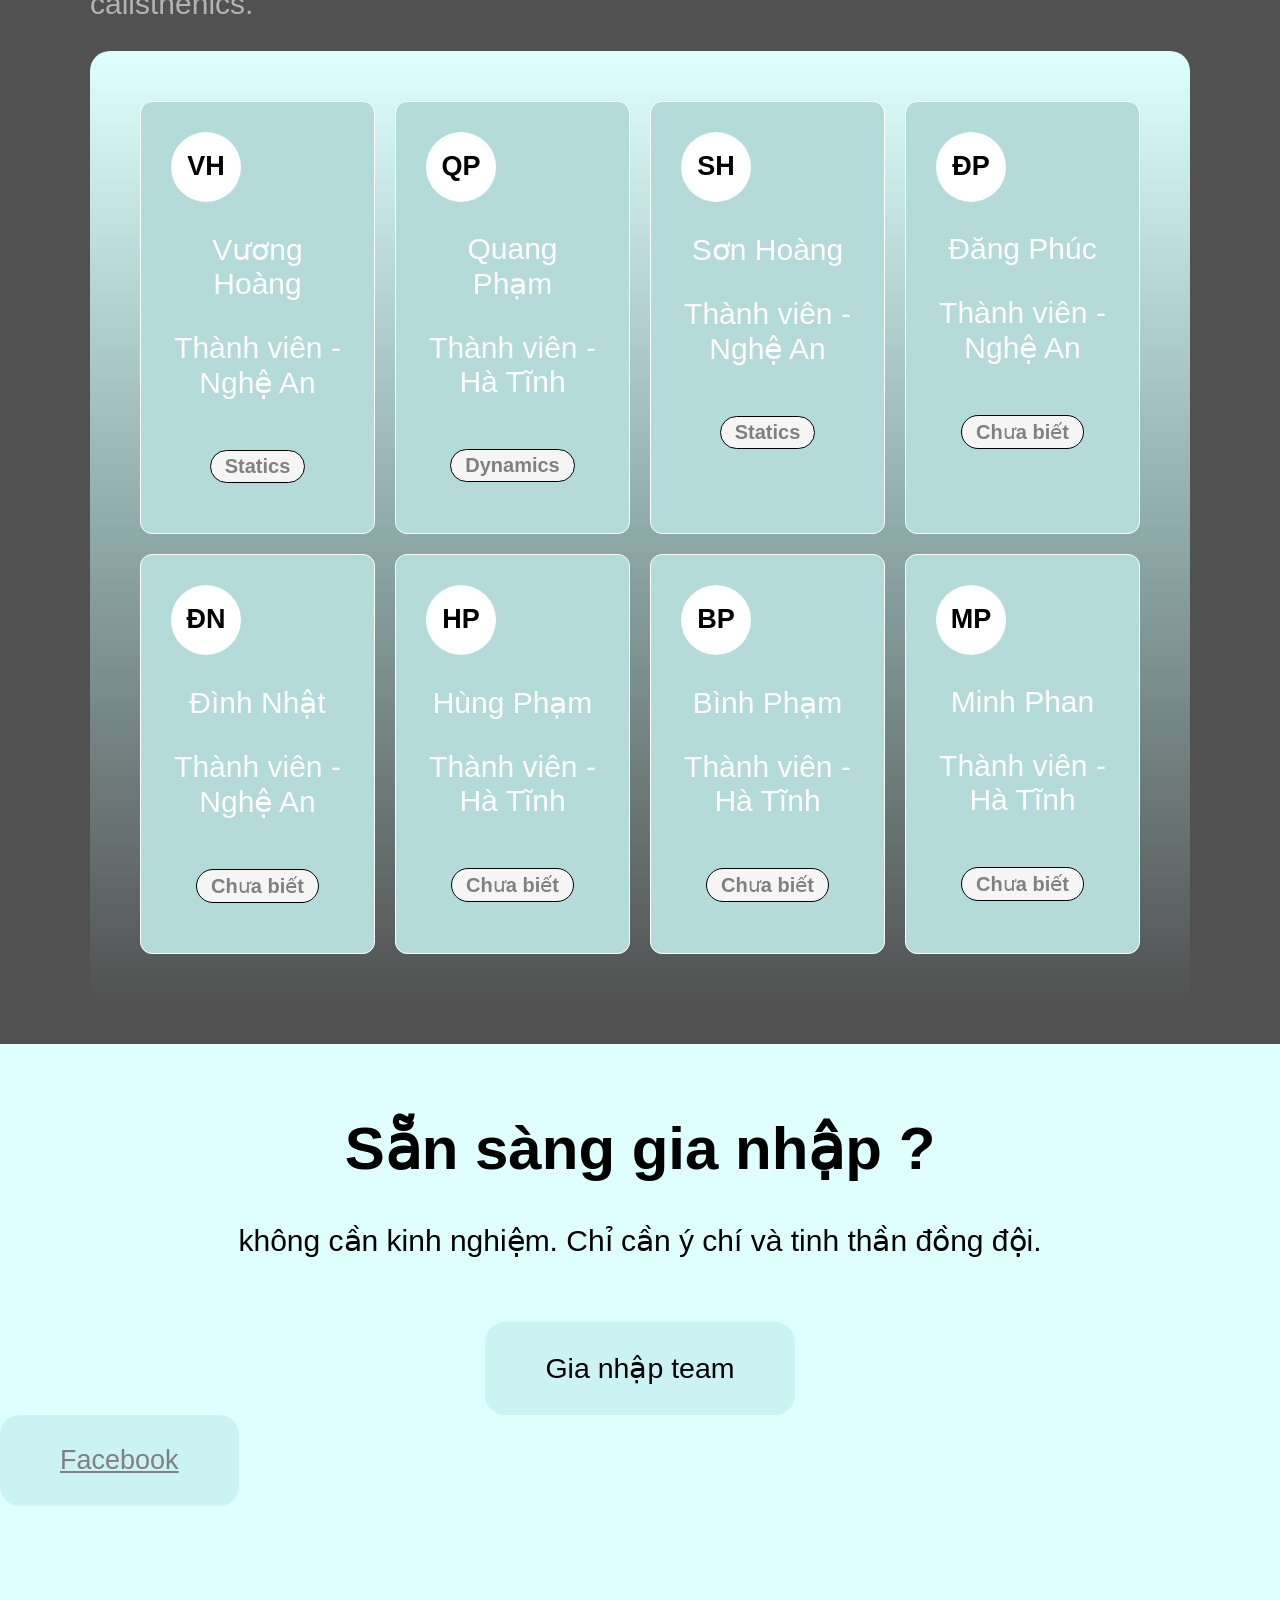
==== commit 6566ccc5: "update all" ====
--- a/index.html
+++ b/index.html
@@ -22,7 +22,7 @@
         </div>
         <div class="dashboard">
             <div class="card">
-                <h1 style="color:white">3</h1>
+                <h1 style="color:white">8</h1>
                 <p>Thành viên</p>
             </div>
             <div class="card">
